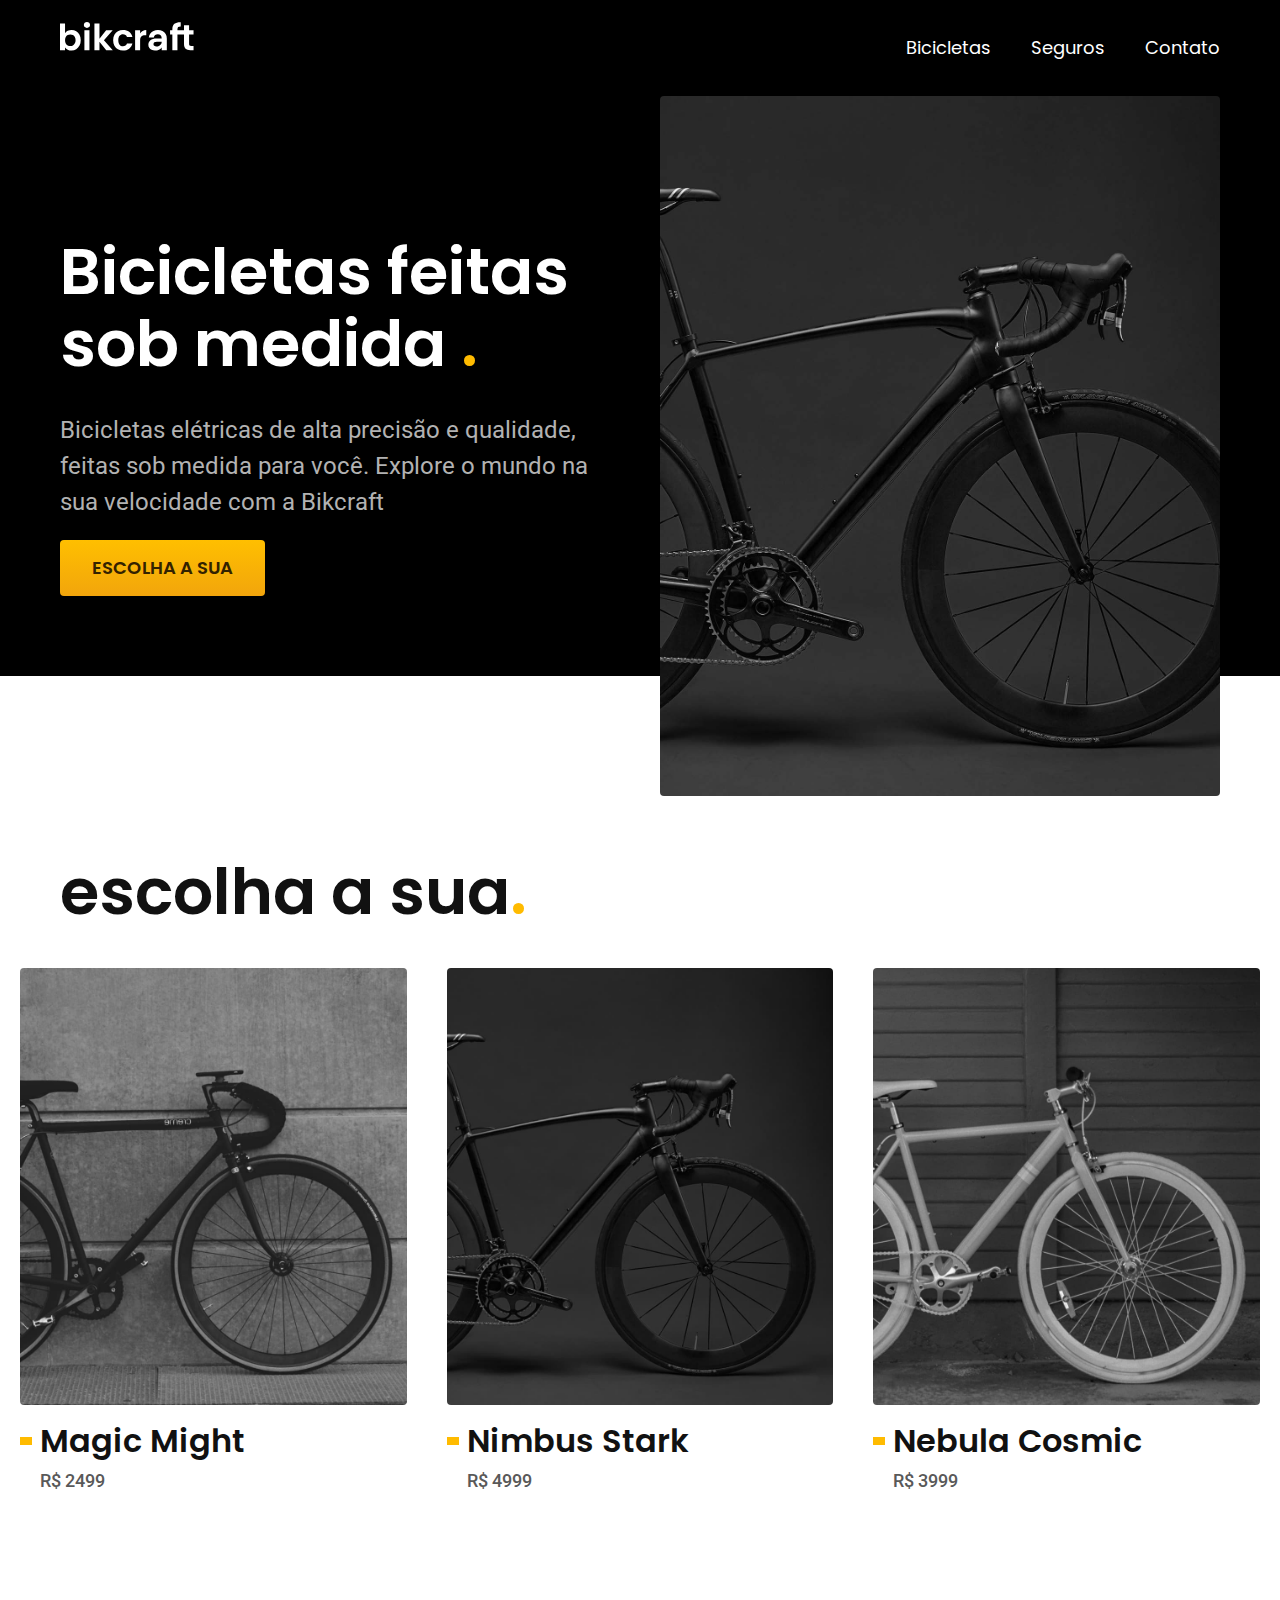
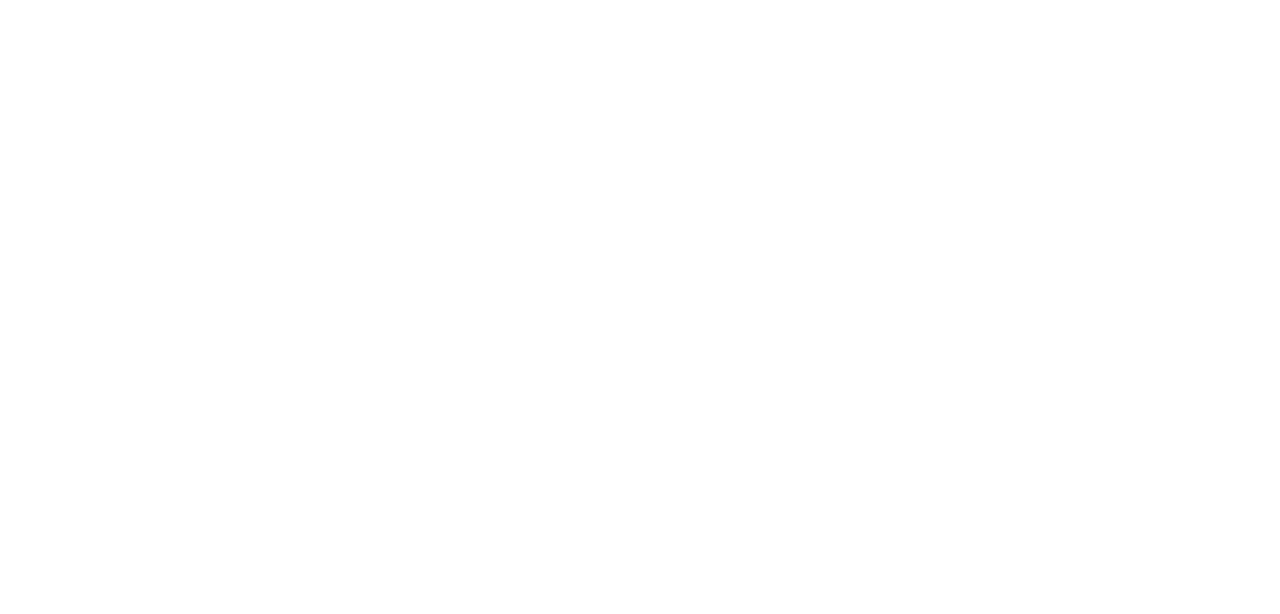
==== index.html @ 544dac40 "Estilizando listas de bicicleta homepage" ====
<!DOCTYPE html>
<html lang="pt-br">

<head>
    <meta charset="UTF-8">
    <meta name="viewport" content="width=device-width, initial-scale=1.0">
    <title>Bikcraft - Bicicletas Elétricas</title>
    <meta name="description"
        content="Bicicletas elétricas de alta precisão e qualidade,  feitas sob medida para o cliente. Explore o mundo na sua velocidade com a Bikcraft.">

    <link rel="stylesheet" href="./css/style.css">

    <link rel="preconnect" href="https://fonts.googleapis.com">
<link rel="preconnect" href="https://fonts.gstatic.com" crossorigin>
<link href="https://fonts.googleapis.com/css2?family=Poppins:ital,wght@0,100;0,200;0,300;0,400;0,500;0,600;0,700;0,800;0,900;1,100;1,200;1,300;1,400;1,500;1,600;1,700;1,800;1,900&family=Roboto:ital,wght@0,100;0,300;0,400;0,500;0,700;0,900;1,100;1,300;1,400;1,500;1,700;1,900&display=swap" rel="stylesheet">

</head>

<body>
    <header class="header-bg">
        <div class="header container">
            <a href="./">
                <img src="./img/bikcraft.svg" alt="Bikcraft">
            </a>

            <nav aria-label="primaria">
                <ul class="header-menu font-1-m cor-0">
                    <li><a href="./bicicletas.html">Bicicletas</a></li>
                    <li><a href="./seguros.html">Seguros</a></li>
                    <li><a href="./contato.html">Contato</a></li>
                </ul>
        </div>
        </nav>
    </header>

    <main class="introducao-bg">
        <div class=" container introducao">
            <div class="introducao-conteudo">
                <h1 class="font-1-xxl cor-0">Bicicletas feitas sob medida <span class="cor-p1">.</span></h1>
                <p class="font-2-l cor-5">Bicicletas elétricas de alta precisão e qualidade, feitas sob medida para você. Explore o mundo na
                    sua velocidade com a Bikcraft</p>
                <a class="botao" href="./bibicletas.html">Escolha a sua</a>
            </div>
            <div>
                <img src="./img/fotos/introducao.jpg" alt="Bicicleta elétrica preta">
            </div>

        </div>
    </main>

    <article class="bicicletas-lista">
        <h2 class="container font-1-xxl ">escolha a sua<span class="cor-p1">.</span></h2>

        <ul>
        
            <li>
               <a href="./bicicletas/magic.html">
                <img src="./img/bicicletas/magic-home.jpg" alt="Bicicleta preta">
                <h3 class="font-1-xl">Magic Might</h3>
                <span class="font-2-m cor-8">R$ 2499</span>
               </a> 
               
            </li>

            <li>
                <a href="./bicicletas/magic.html">
                 <img src="./img/bicicletas/nimbus-home.jpg" alt="Bicicleta preta">
                 <h3 class="font-1-xl">Nimbus Stark</h3>
                 <span class="font-2-m cor-8">R$ 4999</span>
                </a> 
                
             </li>

             <li>
                <a href="./bicicletas/magic.html">
                 <img src="./img/bicicletas/nebula-home.jpg" alt="Bicicleta preta">
                 <h3 class="font-1-xl">Nebula Cosmic</h3>
                 <span class="font-2-m cor-8">R$ 3999</span>
                </a> 
                
             </li>
        </ul>
    </article>
    

</body>

</html>
---- css/style.css ----
@import "./global/global.css";
@import "./utilidades/tipografia.css";
@import "./utilidades/cores.css";

@import "./global/header.css";

/* utilidades */
@import "./utilidades/componentes.css";


/* home */
@import "./home/introducao.css";

/* Bicicletas */
@import "./bicicletas/bicicletas-lista.css";
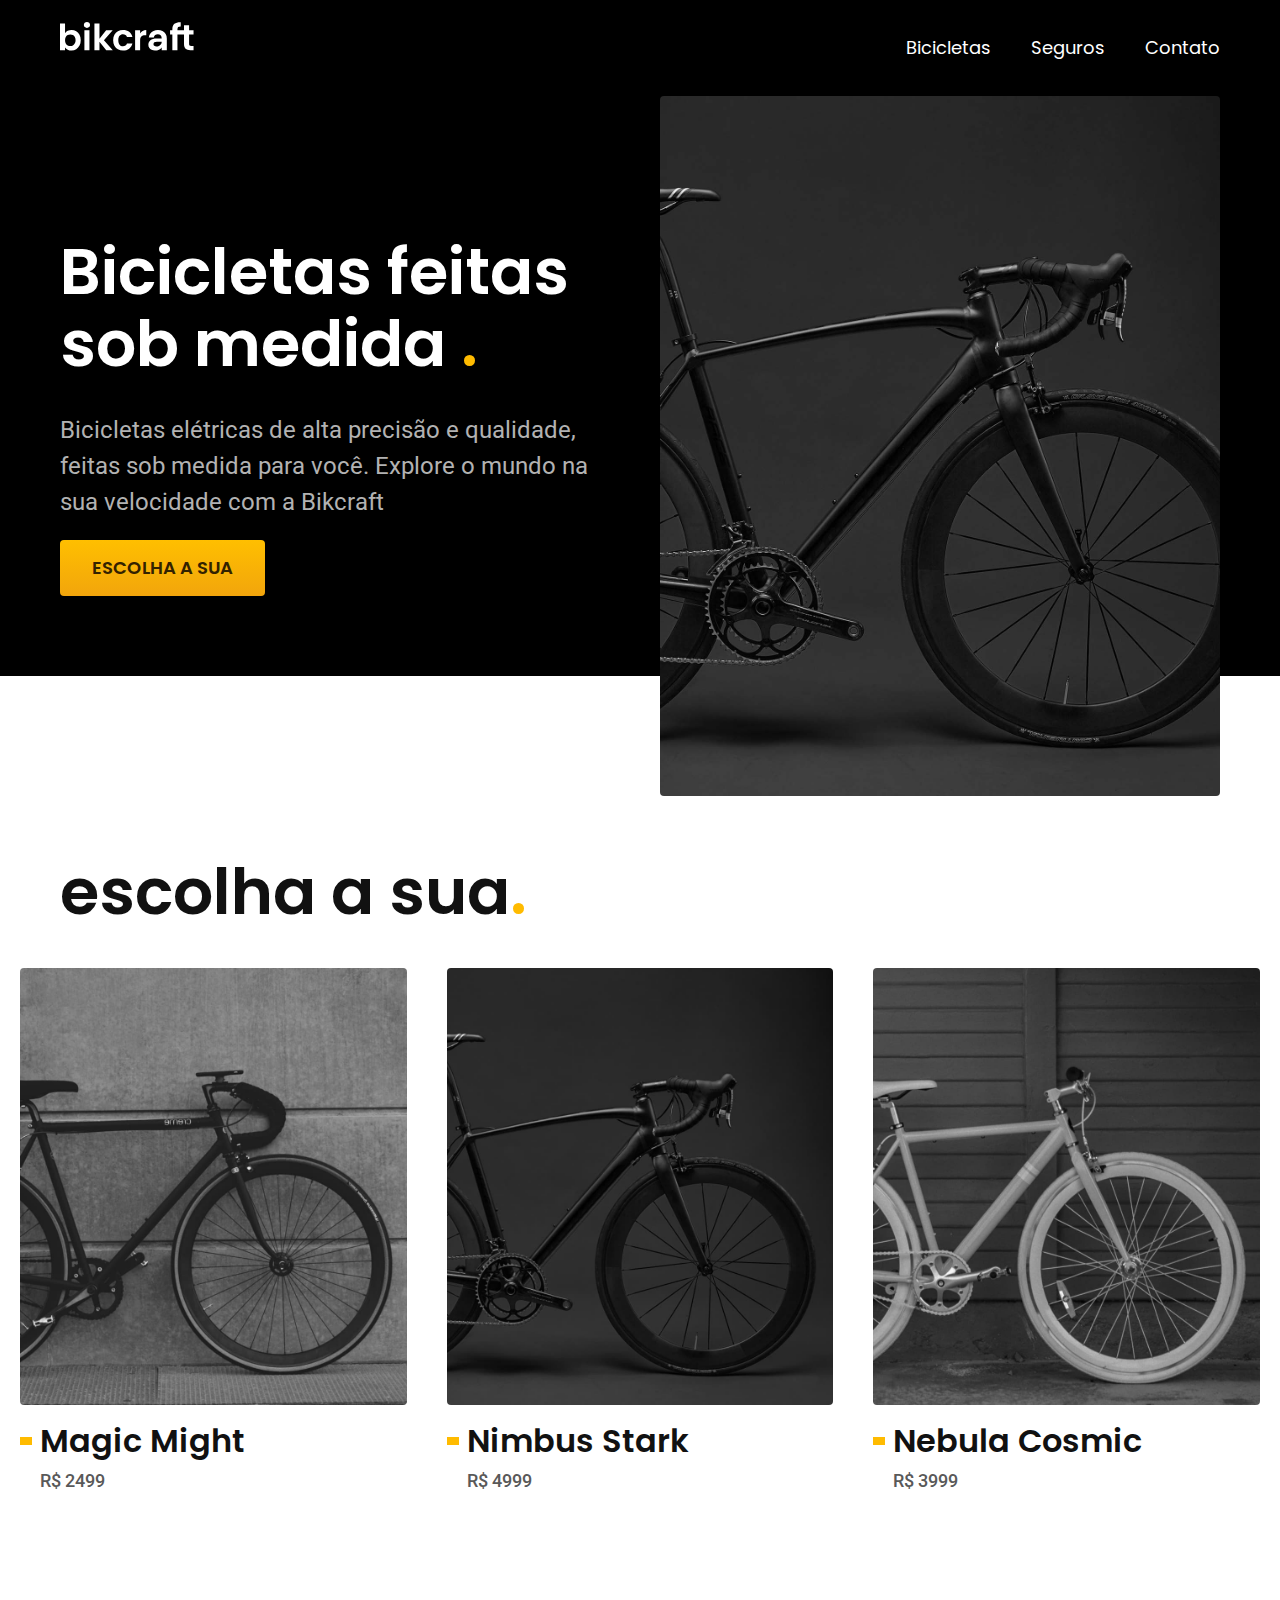
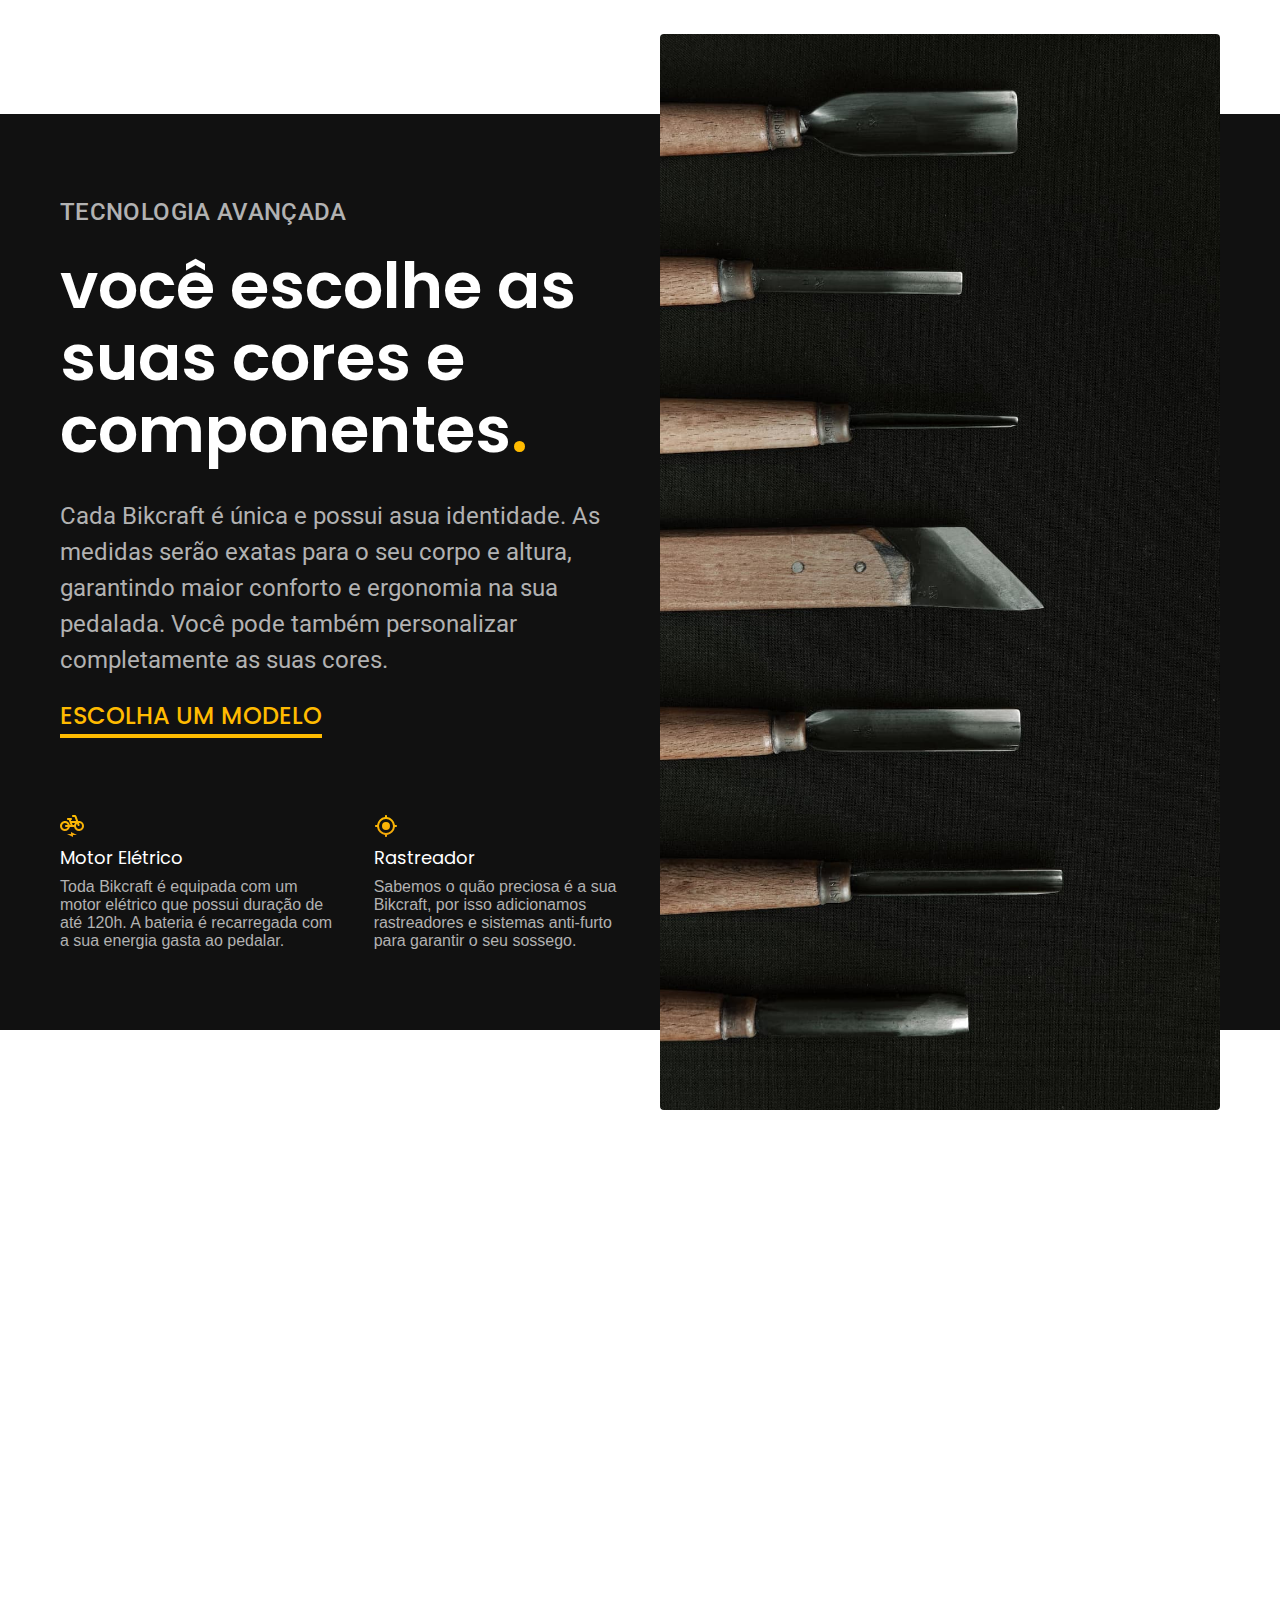
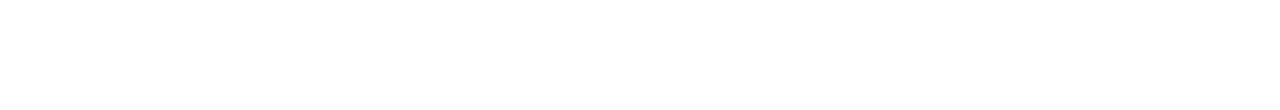
==== commit 971be3e5: "Criando parte de tecnologia-home" ====
--- a/index.html
+++ b/index.html
@@ -82,6 +82,36 @@
         </ul>
     </article>
     
+    <article class="tecnologia-bg">
+        <div class="tecnologia container">
+            <div class="tecnologia-conteudo">
+                <span class="font-2-l-b cor-5">Tecnologia Avançada</span>
+                <h2 class="font-1-xxl cor-0">você escolhe as suas cores e componentes<span class="cor-p1">.</span></h2>
+                <p class="font-2-l cor-5">Cada Bikcraft é única e possui asua identidade. As medidas serão exatas para o seu corpo e altura, garantindo maior conforto e ergonomia na sua pedalada. Você pode também personalizar completamente as suas cores.</p>
+                <a class="link" href="./bicicletas.html">Escolha um modelo</a>
+
+                <div class="tecnologia-vantagens">
+                    <div>
+                    <img src="./img/icones/eletrica.svg" alt=""> 
+                    <h3 class="font-1-m cor-0">Motor Elétrico</h3>
+                    <p class=".font-2-s cor-5">Toda Bikcraft é equipada com um motor elétrico que possui duração de até 120h. A bateria é recarregada com a sua energia gasta ao pedalar.</p>
+                    </div>
+                    <div>
+                    <img src="./img/icones/rastreador.svg" alt=""> 
+                    <h3 class="font-1-m cor-0">Rastreador</h3>
+                    <p class=".font-2-s cor-5">Sabemos o quão preciosa é a sua Bikcraft, por isso adicionamos rastreadores e sistemas anti-furto para garantir o seu sossego.</p>
+                    </div>
+                </div>    
+            </div>
+
+            <div class="tecnologia-imagem">
+                <img src="./img/fotos/tecnologia.jpg" alt="">
+            </div>
+
+        </div>
+    </article>
+
+    
 
 </body>
 
--- a/css/style.css
+++ b/css/style.css
@@ -10,6 +10,7 @@
 
 /* home */
 @import "./home/introducao.css";
+@import "./home/tecnologia.css";
 
 /* Bicicletas */
 @import "./bicicletas/bicicletas-lista.css";
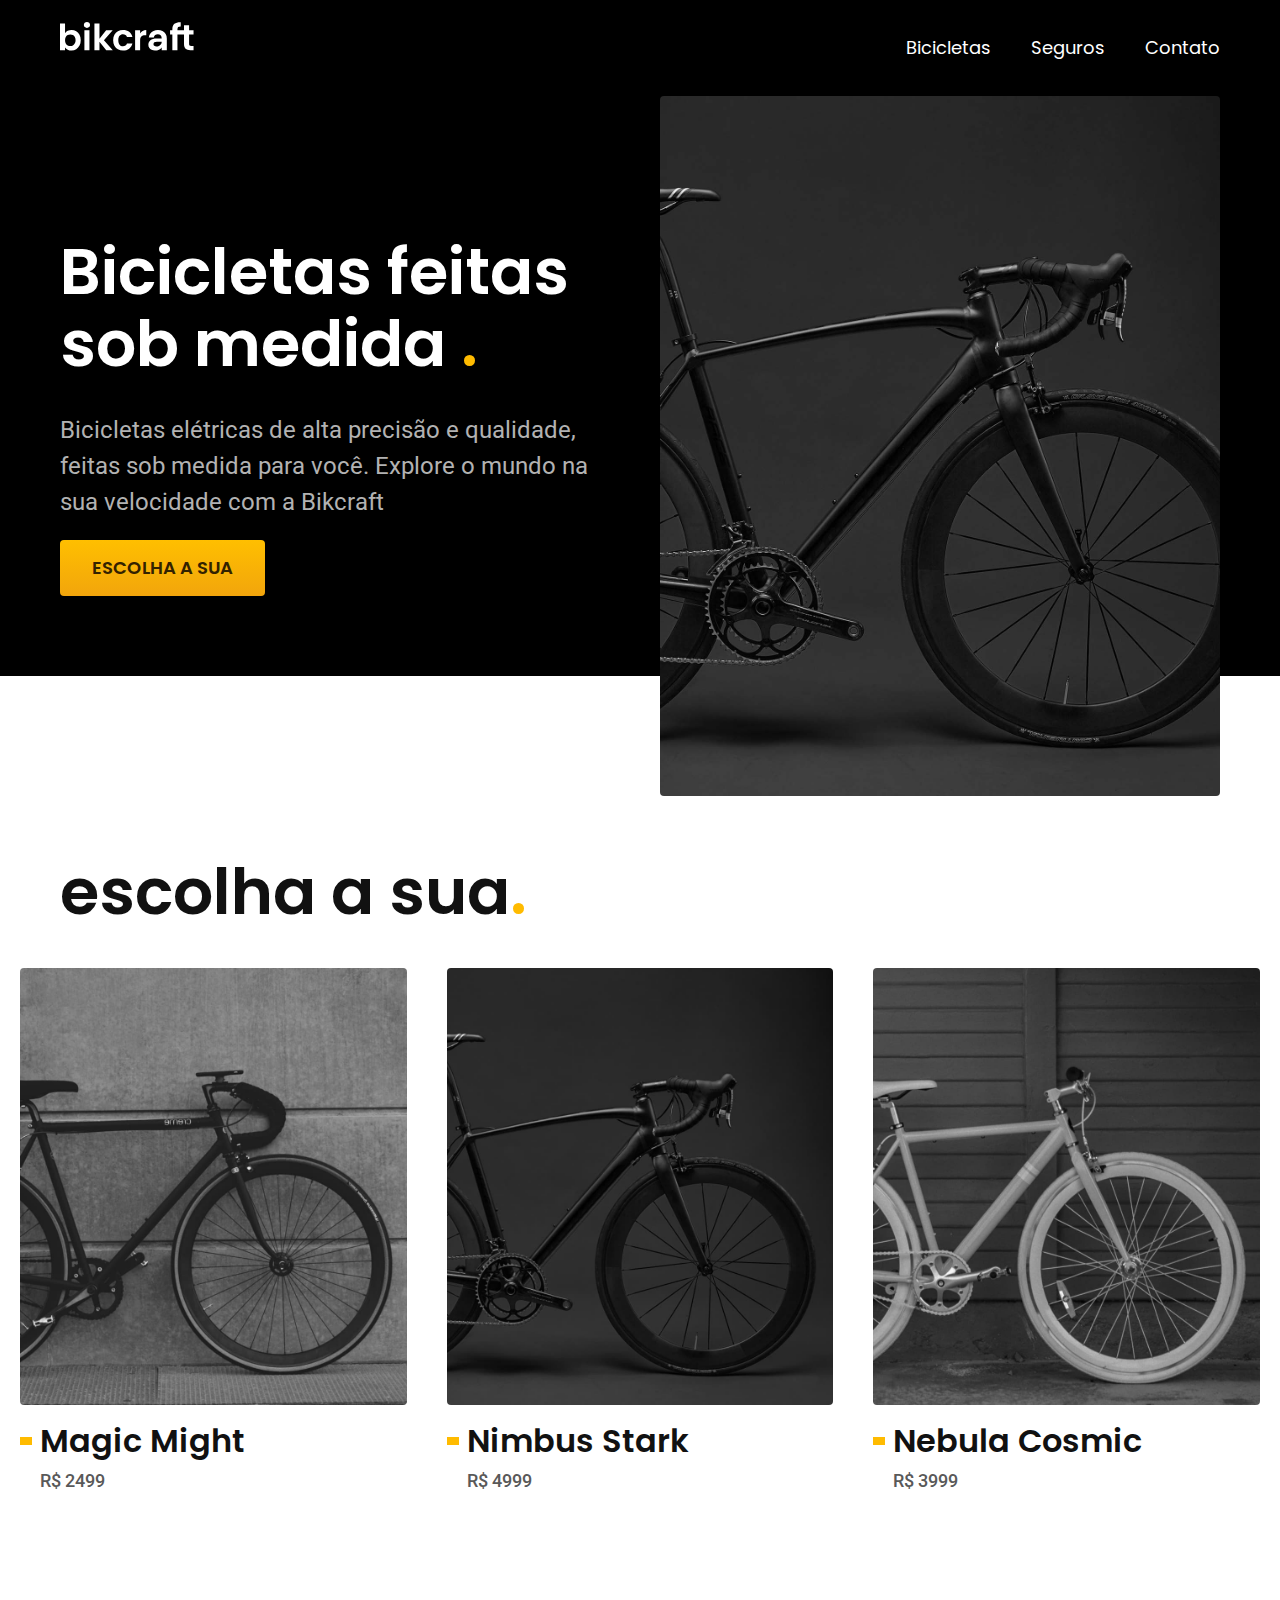
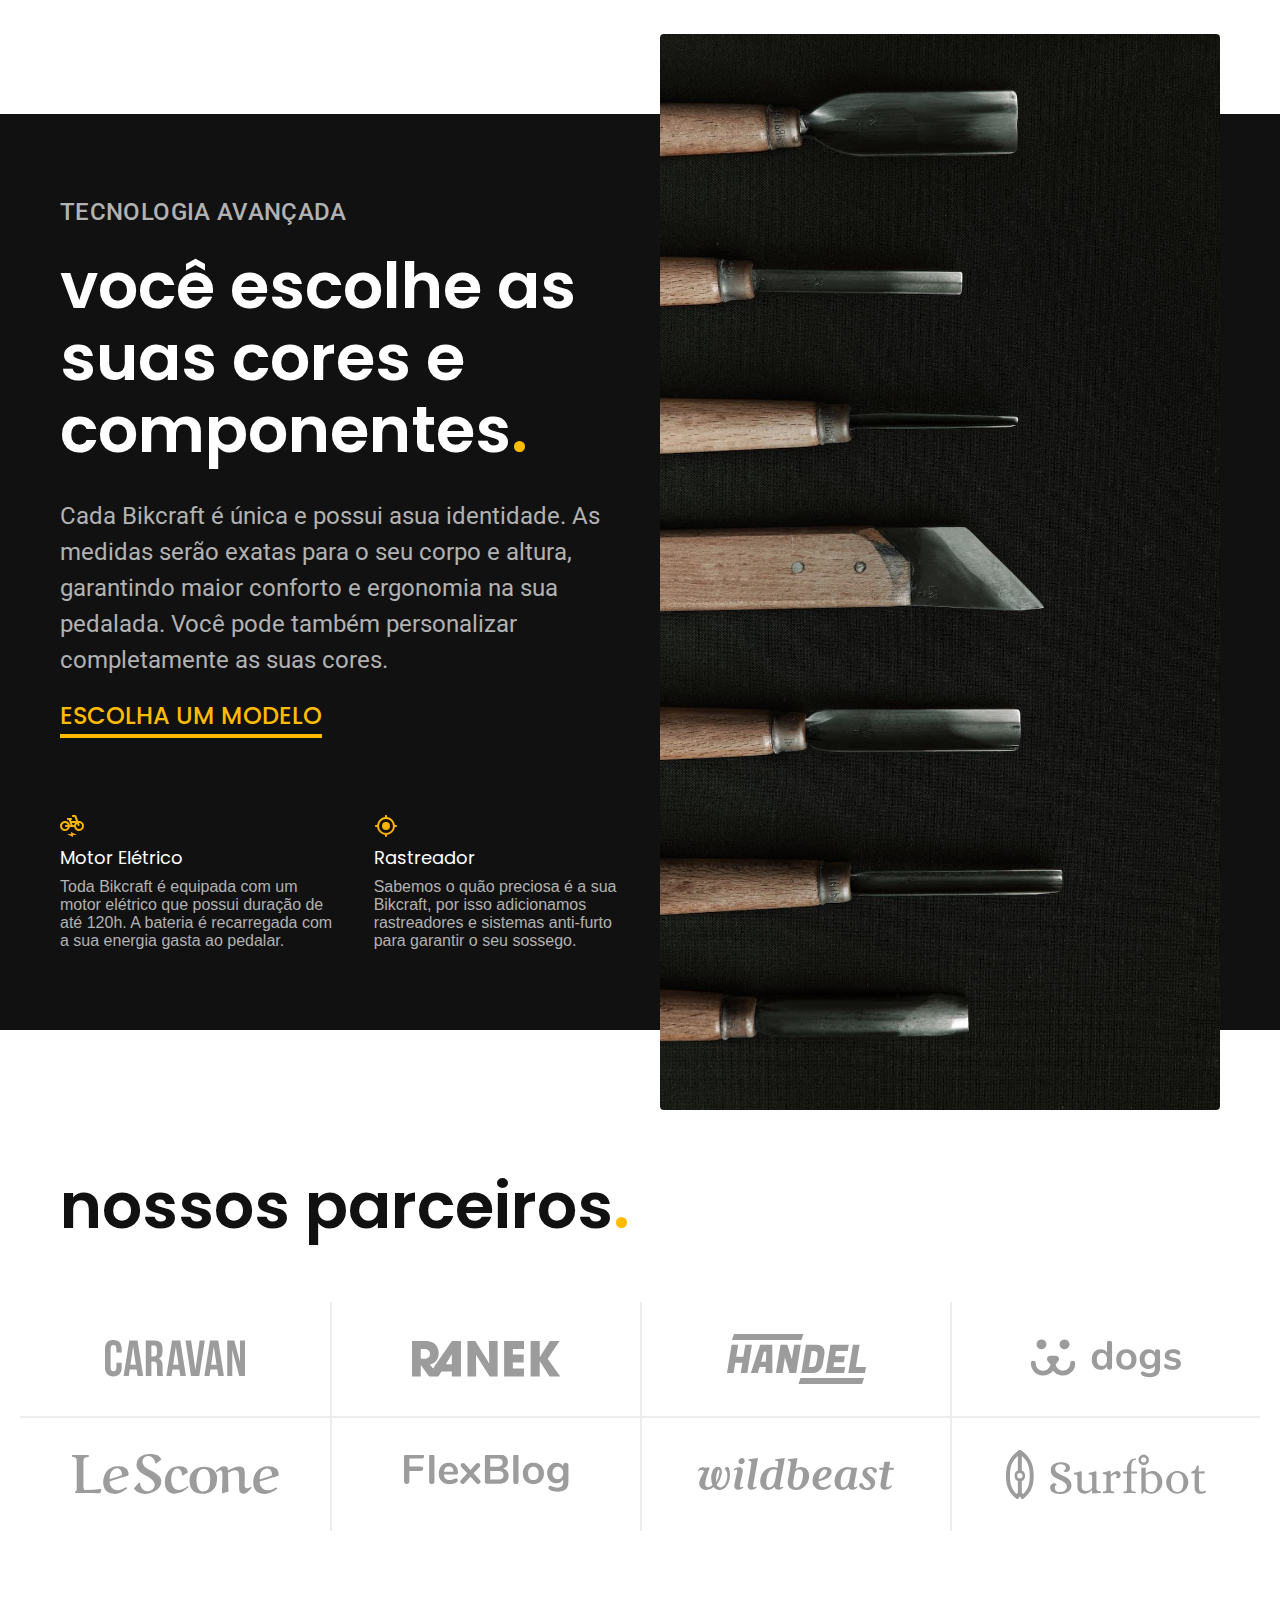
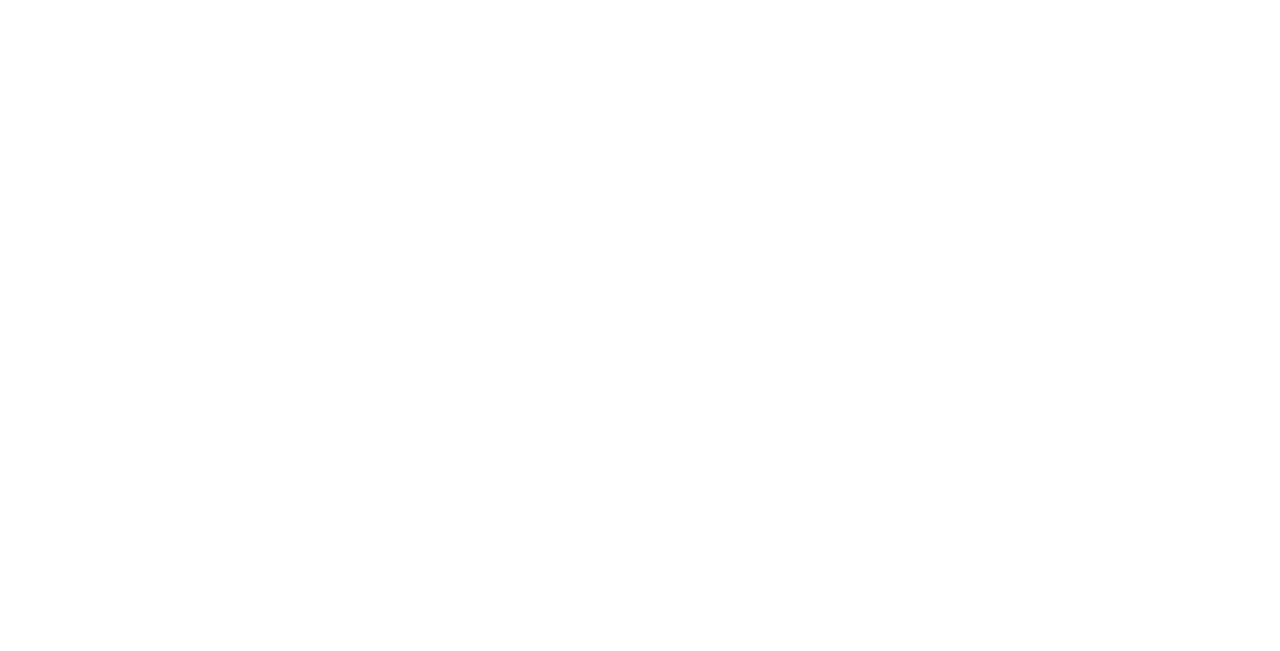
==== commit 2c851485: "criando Nossos Parceiros" ====
--- a/index.html
+++ b/index.html
@@ -111,7 +111,20 @@
         </div>
     </article>
 
-    
+    <section class="parceiros" aria-label="Nossos Parceiros">
+        <h2 class="container font-1-xxl ">nossos parceiros<span class="cor-p1">.</span></h2>
+
+        <ul>
+            <li><img src="./img/parceiros/caravan.svg" alt="caravan"></li>
+            <li><img src="./img/parceiros/ranek.svg" alt="ranek.svg"></li>
+            <li><img src="./img/parceiros/handel.svg" alt="handel.svg"></li>
+            <li><img src="./img/parceiros/dogs.svg" alt="dogs.svg"></li>
+            <li><img src="./img/parceiros/lescone.svg" alt="lescone.svg"></li>
+            <li><img src="./img/parceiros/flexblog.svg" alt="flexblog.svg"></li>
+            <li><img src="./img/parceiros/wildbeast.svg" alt="wildbeast.svg"></li>
+            <li><img src="./img/parceiros/surfbot.svg" alt="surfbot.svg"></li>
+        </ul>
+    </section>
 
 </body>
 
--- a/css/style.css
+++ b/css/style.css
@@ -11,6 +11,7 @@
 /* home */
 @import "./home/introducao.css";
 @import "./home/tecnologia.css";
+@import "./home/parceiros.css";
 
 /* Bicicletas */
 @import "./bicicletas/bicicletas-lista.css";
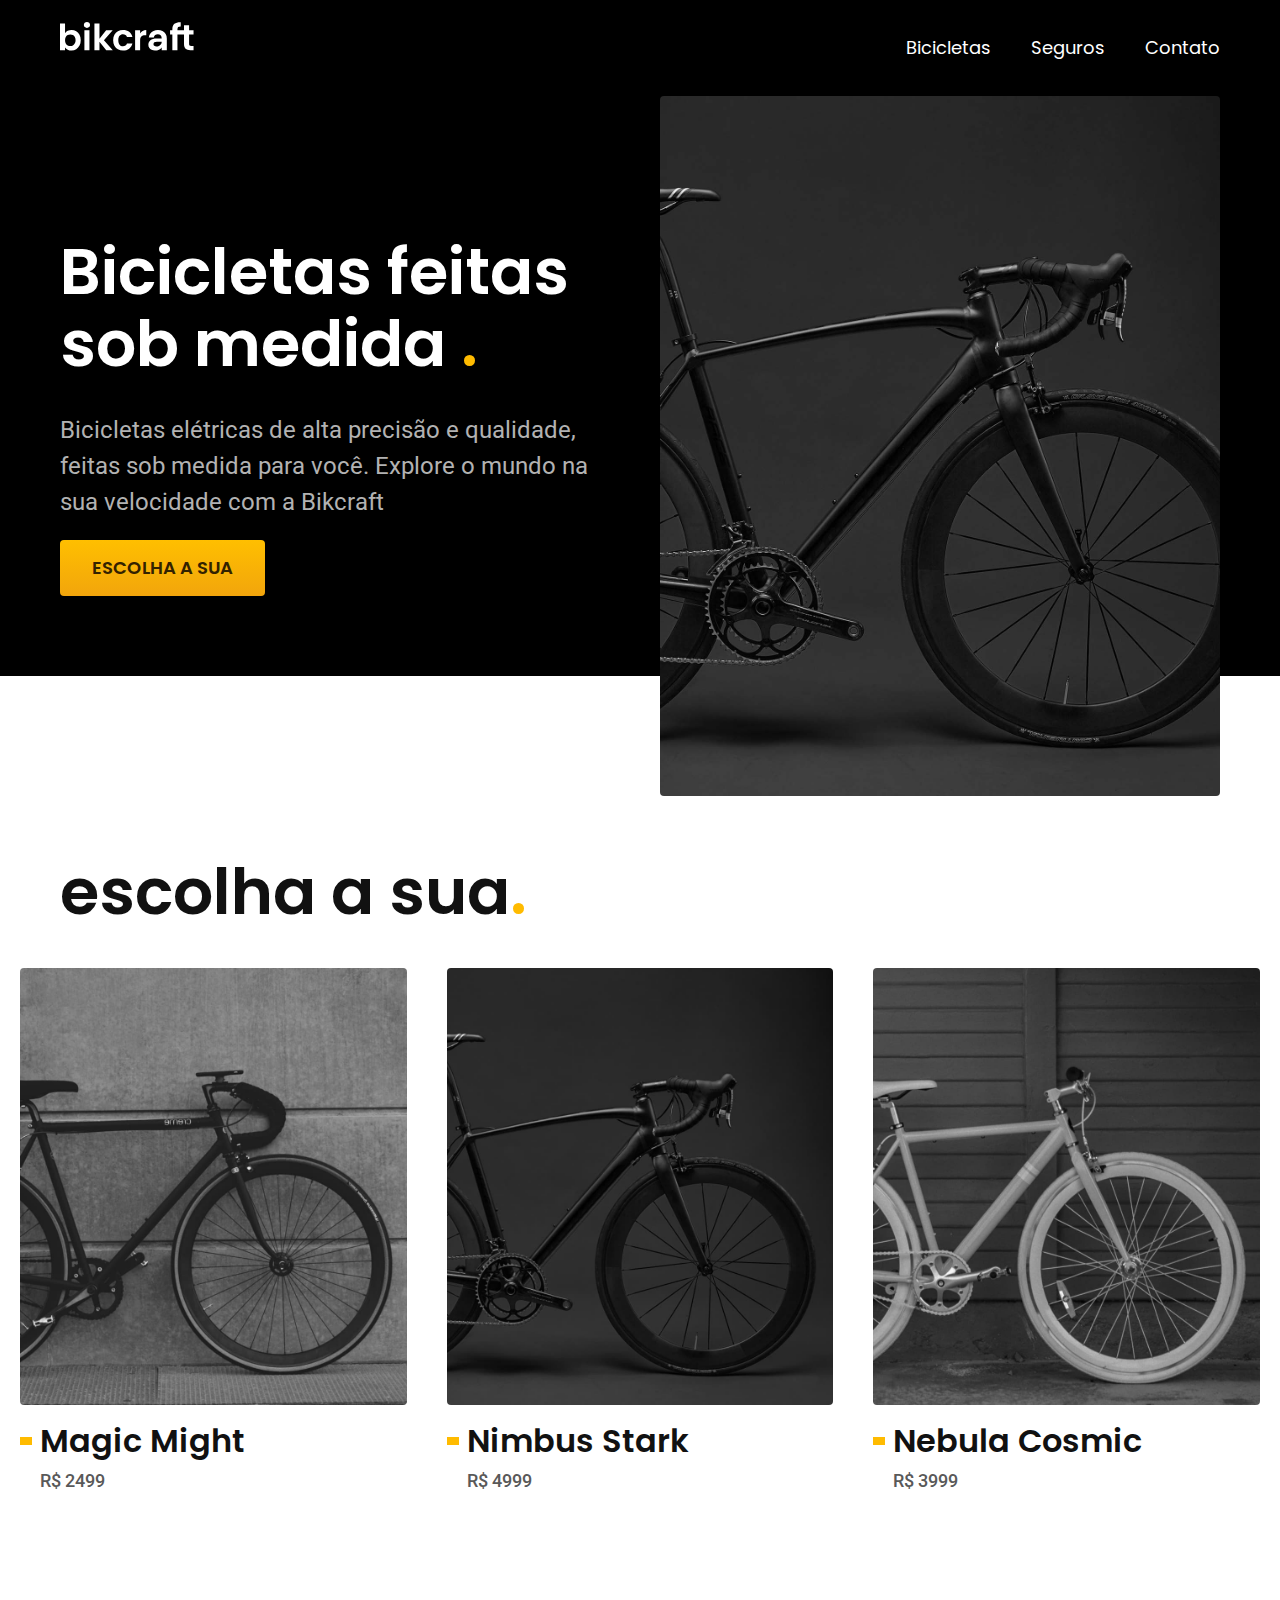
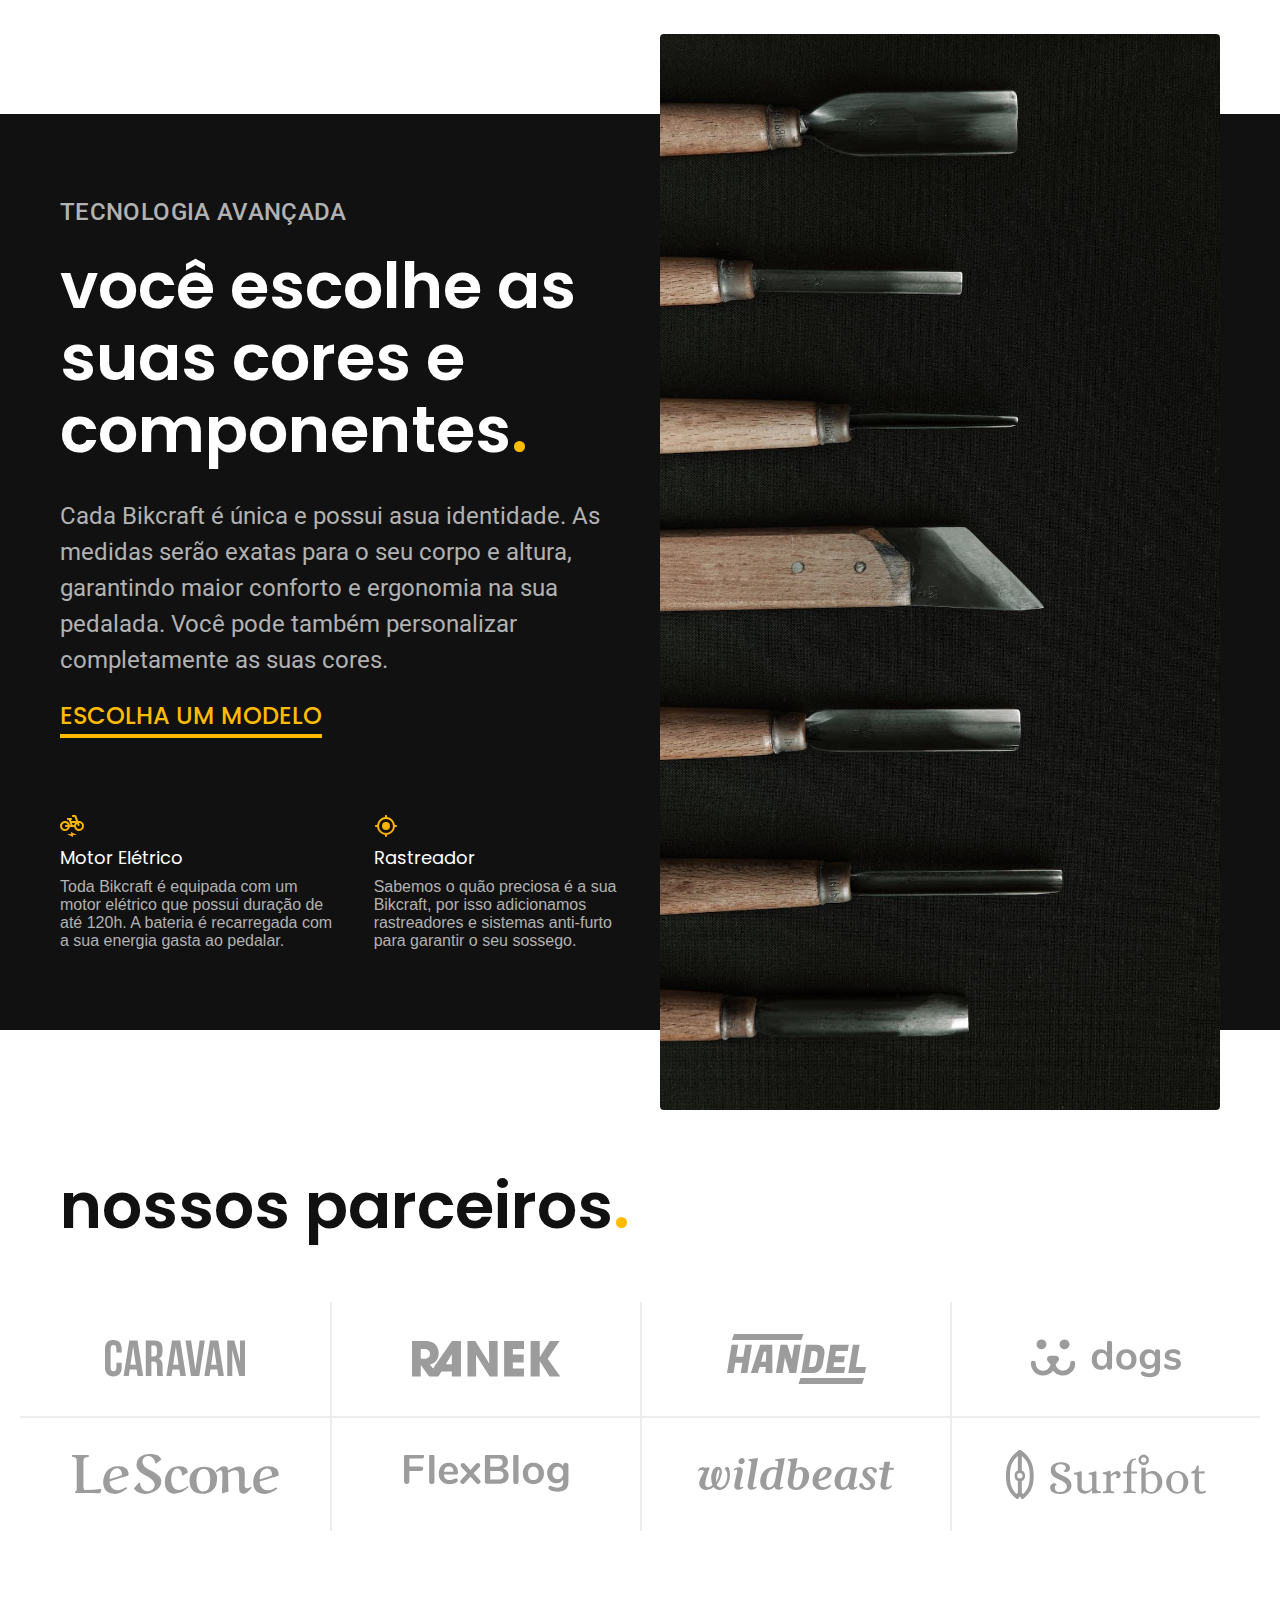
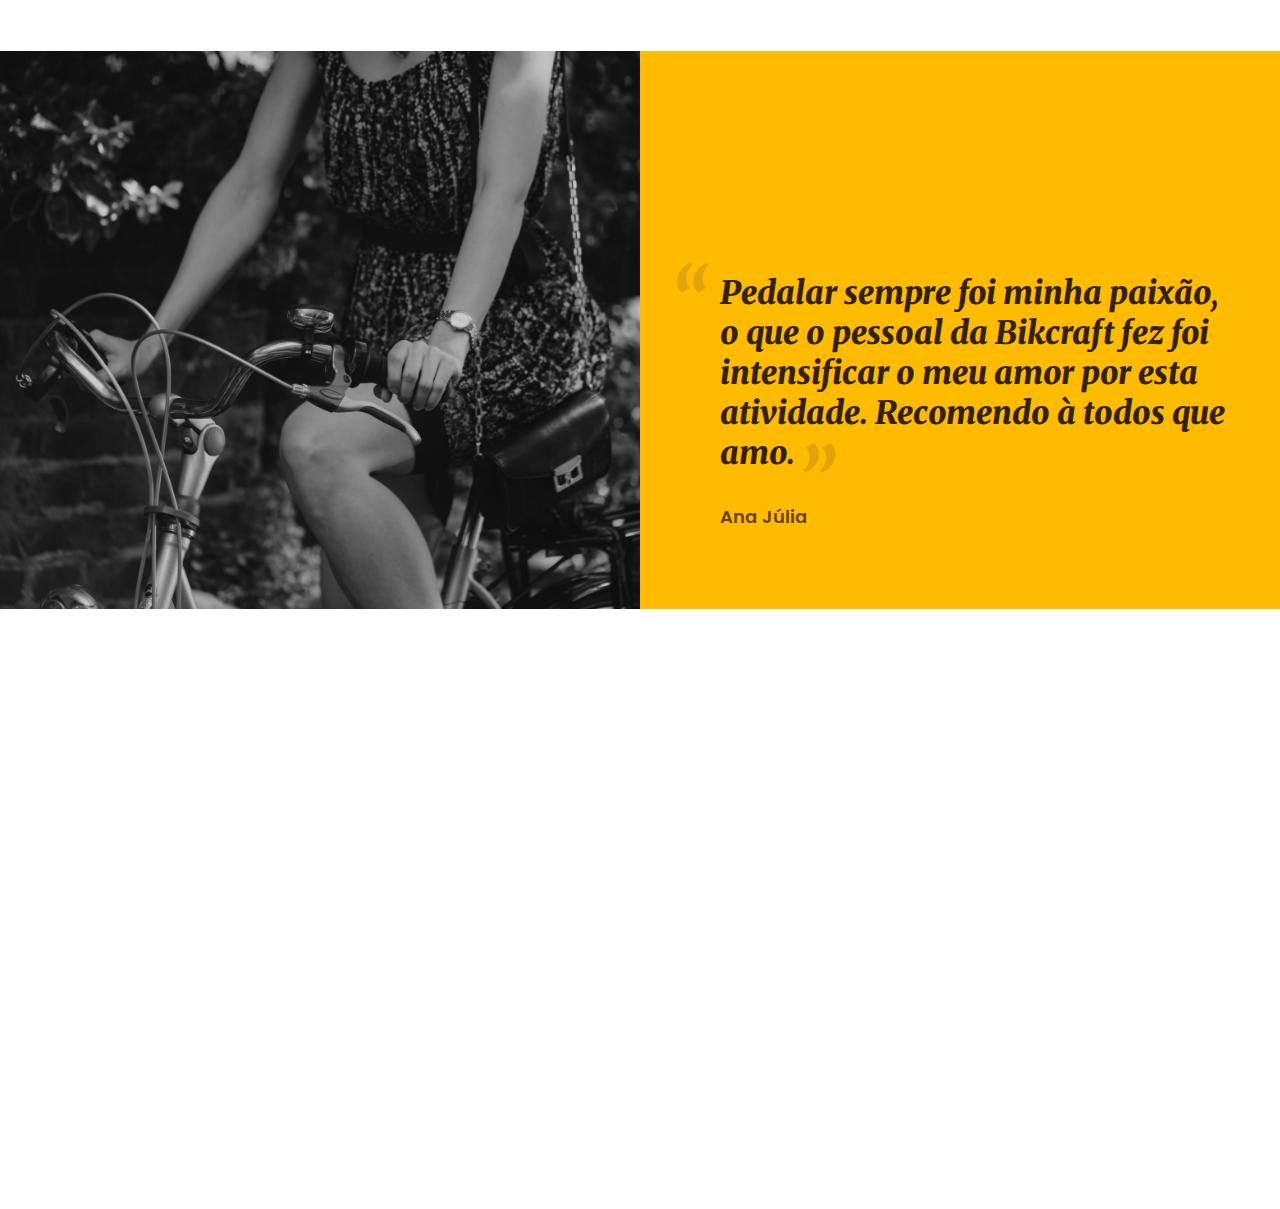
==== commit f6946ec7: "Criando a parte de Depoimento" ====
--- a/index.html
+++ b/index.html
@@ -12,7 +12,7 @@
 
     <link rel="preconnect" href="https://fonts.googleapis.com">
 <link rel="preconnect" href="https://fonts.gstatic.com" crossorigin>
-<link href="https://fonts.googleapis.com/css2?family=Poppins:ital,wght@0,100;0,200;0,300;0,400;0,500;0,600;0,700;0,800;0,900;1,100;1,200;1,300;1,400;1,500;1,600;1,700;1,800;1,900&family=Roboto:ital,wght@0,100;0,300;0,400;0,500;0,700;0,900;1,100;1,300;1,400;1,500;1,700;1,900&display=swap" rel="stylesheet">
+<link href="https://fonts.googleapis.com/css2?family=Merriweather:ital,wght@0,300;0,400;0,700;0,900;1,300;1,400;1,700;1,900&family=Poppins:ital,wght@0,100;0,200;0,300;0,400;0,500;0,600;0,700;0,800;0,900;1,100;1,200;1,300;1,400;1,500;1,600;1,700;1,800;1,900&family=Roboto:ital,wght@0,100;0,300;0,400;0,500;0,700;0,900;1,100;1,300;1,400;1,500;1,700;1,900&display=swap" rel="stylesheet">
 
 </head>
 
@@ -126,6 +126,20 @@
         </ul>
     </section>
 
+    <section class="depoimento" aria-label="Depoimento">
+        <div>
+            <img src="./img/fotos/depoimento.jpg" alt="Pessoa pedalando uma bicicleta">
+        </div>
+        <div class="depoimento-conteudo">
+            <blockquote class="font-1-xl cor-p5">
+                <p>
+                    Pedalar sempre foi minha paixão, o que o pessoal da Bikcraft fez foi intensificar o meu amor por esta atividade. Recomendo à todos que amo.
+                </p>
+            </blockquote>
+            <span class="font-1-m-b cor-p4">Ana Júlia</span>
+        </div>
+    </section>
+
 </body>
 
 </html>--- a/css/style.css
+++ b/css/style.css
@@ -12,6 +12,7 @@
 @import "./home/introducao.css";
 @import "./home/tecnologia.css";
 @import "./home/parceiros.css";
+@import "./home/depoimento.css";
 
 /* Bicicletas */
 @import "./bicicletas/bicicletas-lista.css";
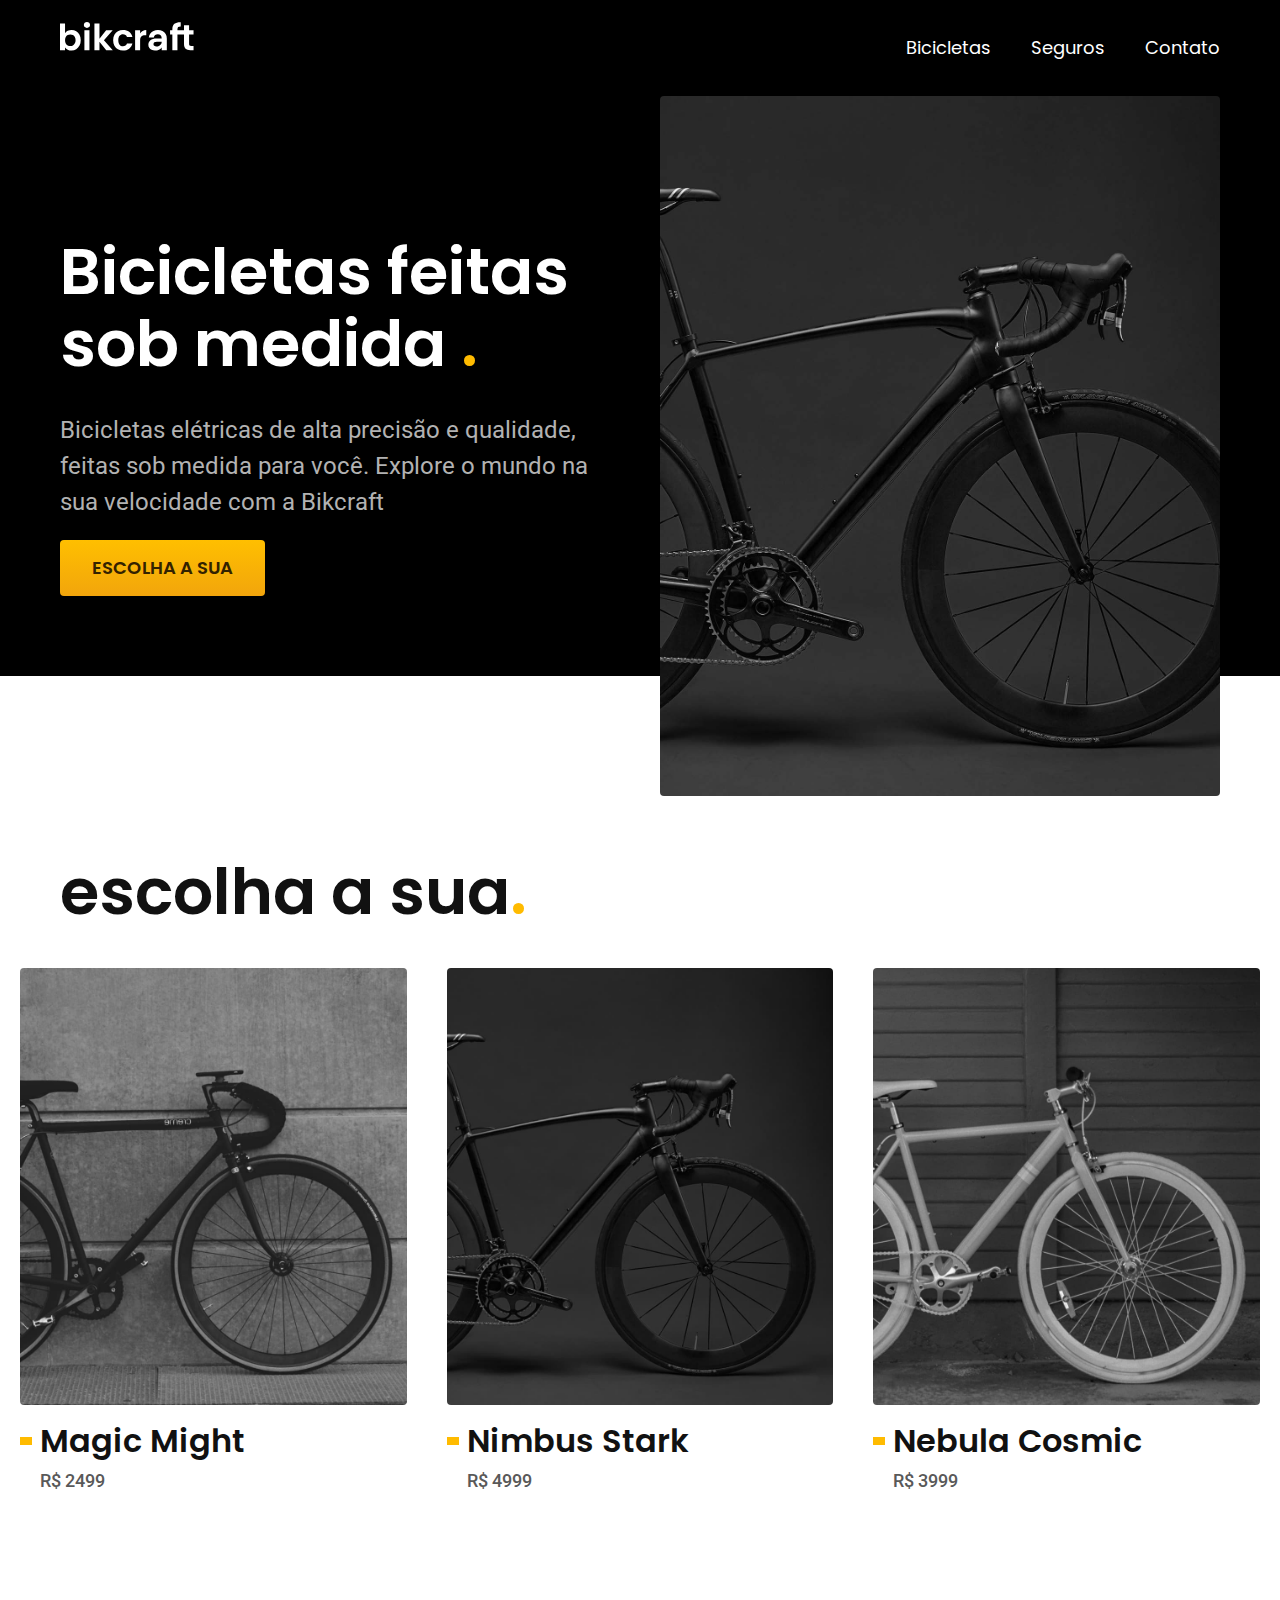
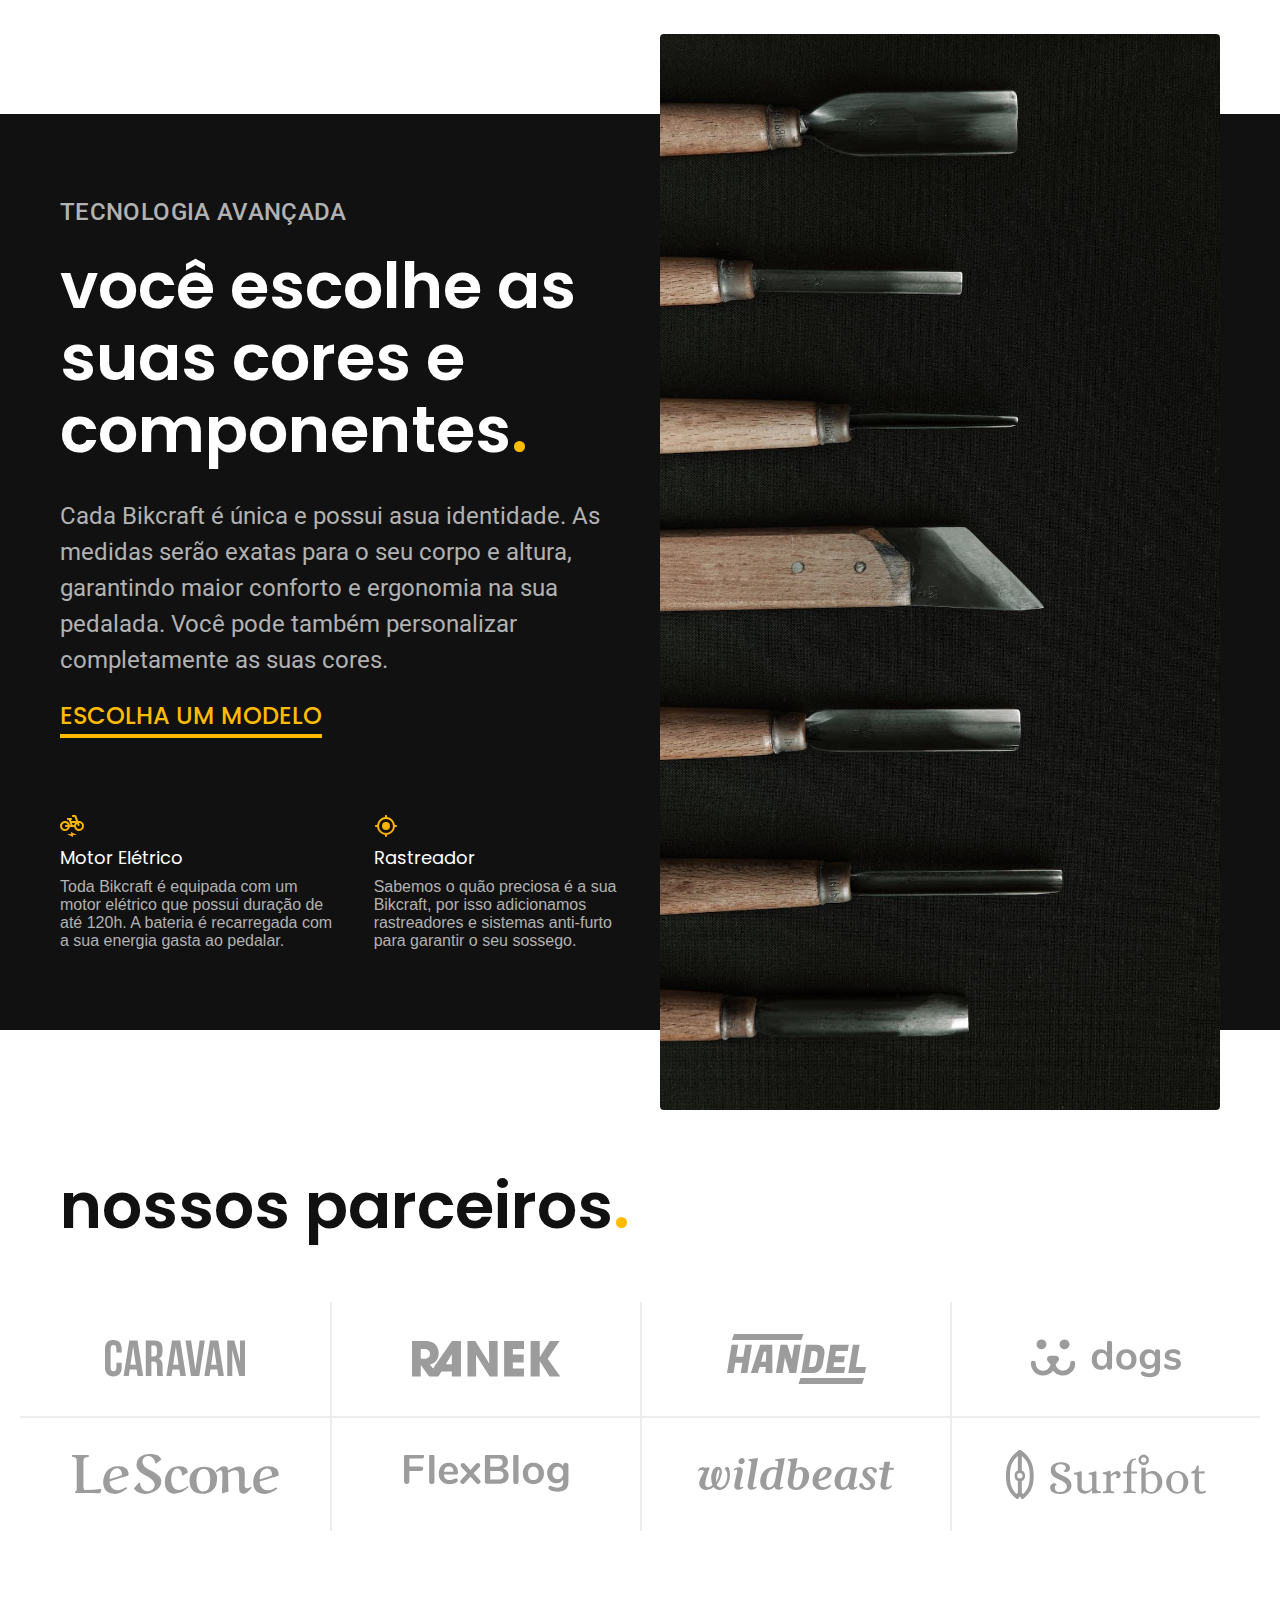
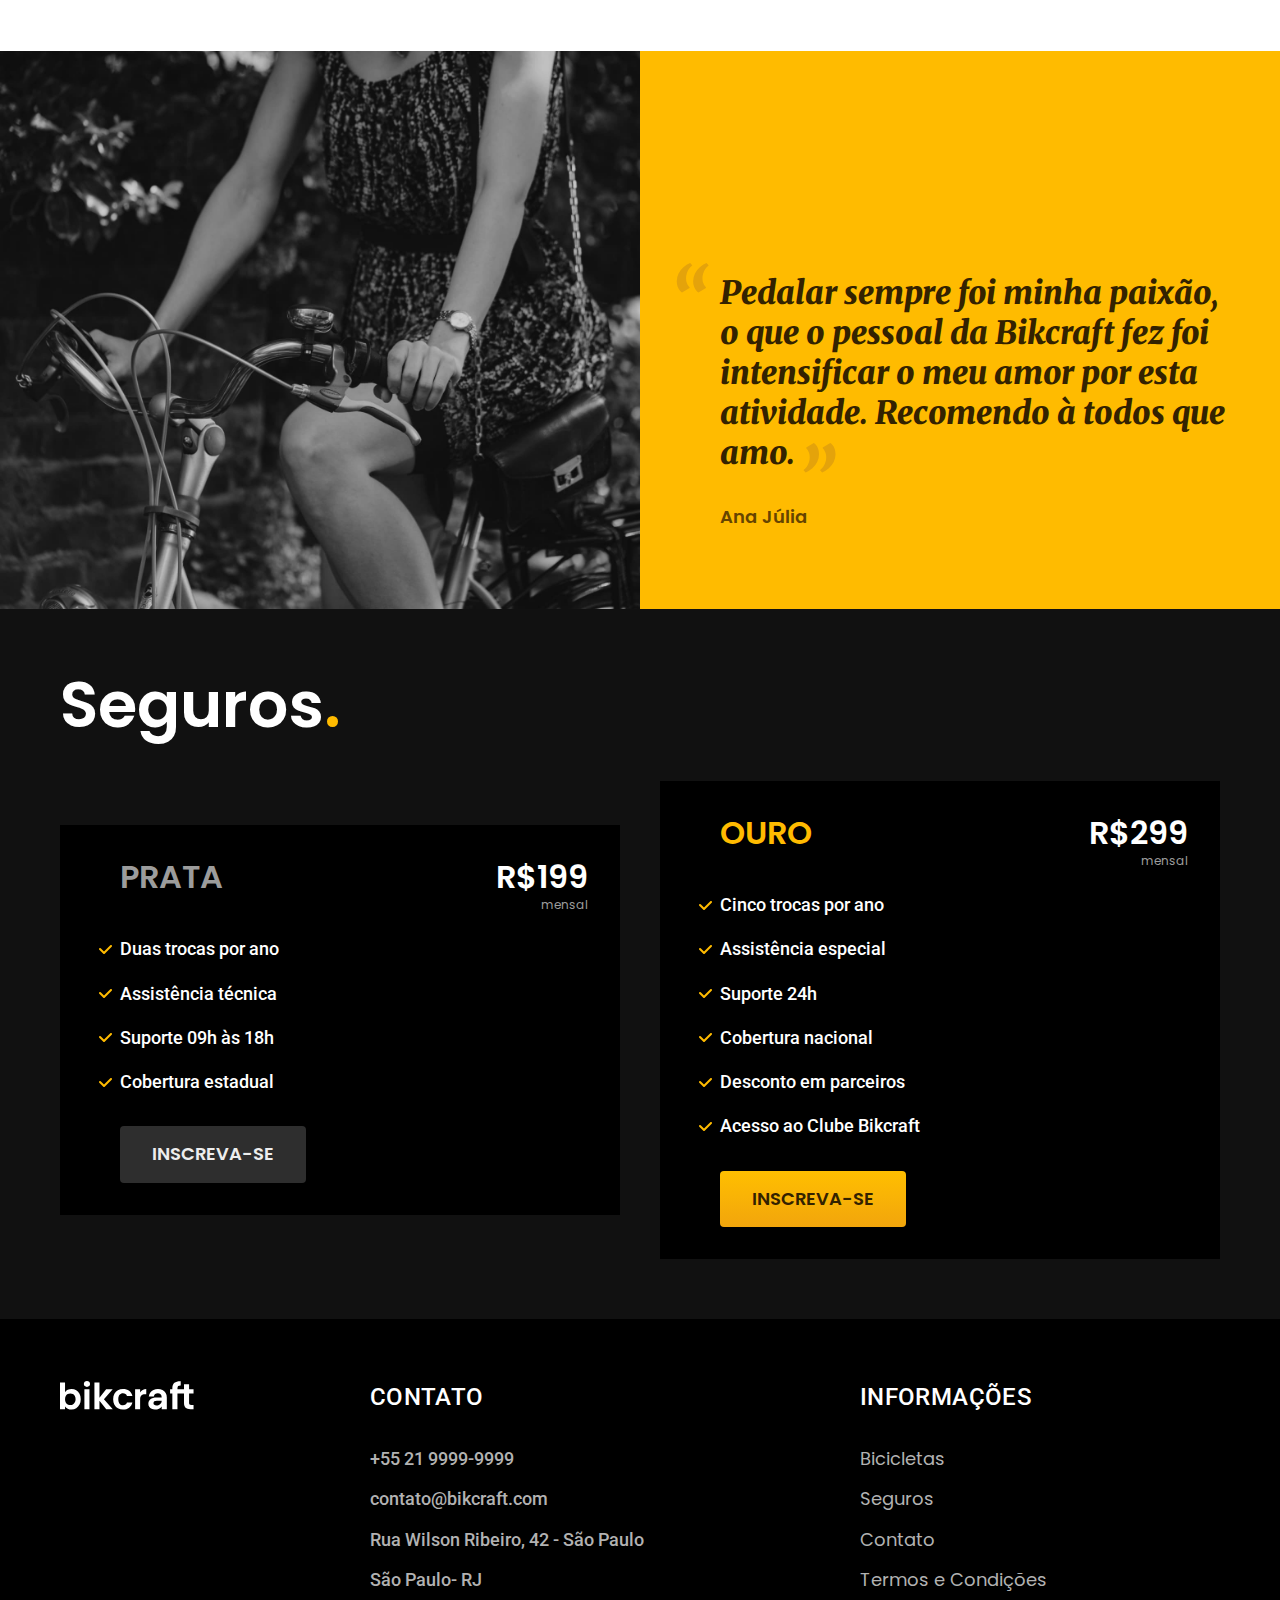
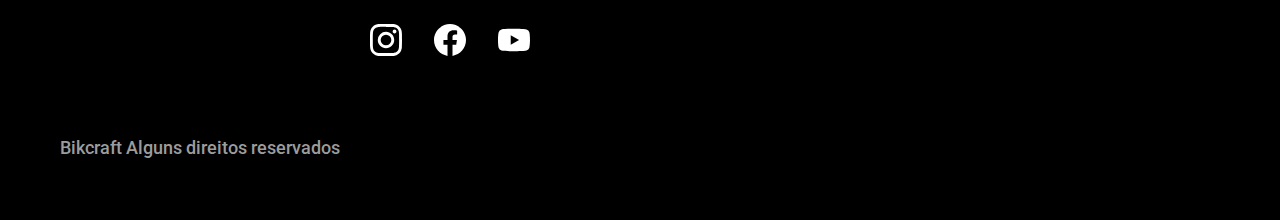
==== commit b02d4a53: "Criação footer e responsividade do site" ====
--- a/index.html
+++ b/index.html
@@ -140,6 +140,81 @@
         </div>
     </section>
 
+    <article class="seguros-bg">
+        <div class="seguros container">
+            <h2 class="font-1-xxl cor-0">Seguros<span class="cor-p1">.</span></h2>
+            <div class="seguros-item">
+                <h3 class="font-1-xl cor-6">PRATA</h3>
+                <span class="font-1-xl cor-0">R$199 <span class="font-1-xs cor-6">mensal</span></span>
+
+                <ul class="font-2-m cor-0">
+                    <li>Duas trocas por ano</li>
+                    <li>Assistência técnica</li>
+                    <li>Suporte 09h às 18h</li>
+                    <li>Cobertura estadual</li>
+                </ul>
+                <a class="botao secundario" href="./orçamento.html">Inscreva-se</a>
+            </div>
+
+            <div class="seguros-item">
+                <h3 class="font-1-xl cor-p1">OURO</h3>
+                <span class="font-1-xl cor-0">R$299 <span class="font-1-xs cor-6">mensal</span></span>
+
+                <ul class="font-2-m cor-0">
+                    <li>Cinco trocas por ano</li>
+                    <li>Assistência especial</li>
+                    <li>Suporte 24h</li>
+                    <li>Cobertura nacional</li>
+                    <li>Desconto em parceiros</li>
+                    <li>Acesso ao Clube Bikcraft</li>
+                </ul>
+                <a class="botao " href="./orçamento.html">Inscreva-se</a>
+            </div>
+
+        </div>
+    </article>
+
+    <footer class="footer-bg">
+        <div class="footer container">
+            <img src="./img/bikcraft.svg" alt="logo bikcraft">
+            <div class="footer-contato">
+                <h3 class="font-2-l-b cor-0">Contato</h3>
+                <ul class="font-2-m cor-5">
+                    <li><a href="tel: +552199999999">+55 21 9999-9999</a></li>
+                    <li><a href="mailto:contato@bikcraft.com">contato@bikcraft.com</a></li>
+                    <li>Rua Wilson Ribeiro, 42 - São Paulo</li>
+                    <li>São Paulo- RJ</li>
+                </ul>
+
+                <div class="footer-redes">
+                    <a href="./">
+                        <img src="./img/redes/instagram.svg" alt="Instagram">
+                    </a>
+                    <a href="./">
+                        <img src="./img/redes/facebook.svg" alt="Facebook">
+                    </a>
+                    <a href="./">
+                        <img src="./img/redes/youtube.svg" alt="Youtube">
+                    </a>
+                   
+                </div>
+            </div>
+            <div class="footer-informacoes">
+                <h3 class="font-2-l-b cor-0">Informações</h3>
+                <nav>
+                    <ul class="font-1-m cor-5">
+                        <li><a href="./bicicletas.html">Bicicletas</a></li>
+                        <li><a href="./seguros.html">Seguros</a></li>
+                        <li><a href="./contato.html">Contato</a></li>
+                        <li><a href="./termos.html">Termos e Condições</a></li>
+                    </ul>
+                </nav>
+            </div>
+            <p class="footer-copy font-2-m cor-6">Bikcraft Alguns direitos reservados</p>
+        </div>
+
+    </footer>
+
 </body>
 
 </html>--- a/css/style.css
+++ b/css/style.css
@@ -3,6 +3,7 @@
 @import "./utilidades/cores.css";
 
 @import "./global/header.css";
+@import "./global/footer.css";
 
 /* utilidades */
 @import "./utilidades/componentes.css";
@@ -17,7 +18,10 @@
 /* Bicicletas */
 @import "./bicicletas/bicicletas-lista.css";
 
+/* Seguros */
+@import "./seguros/seguros.css";
 
 
 
 
+
